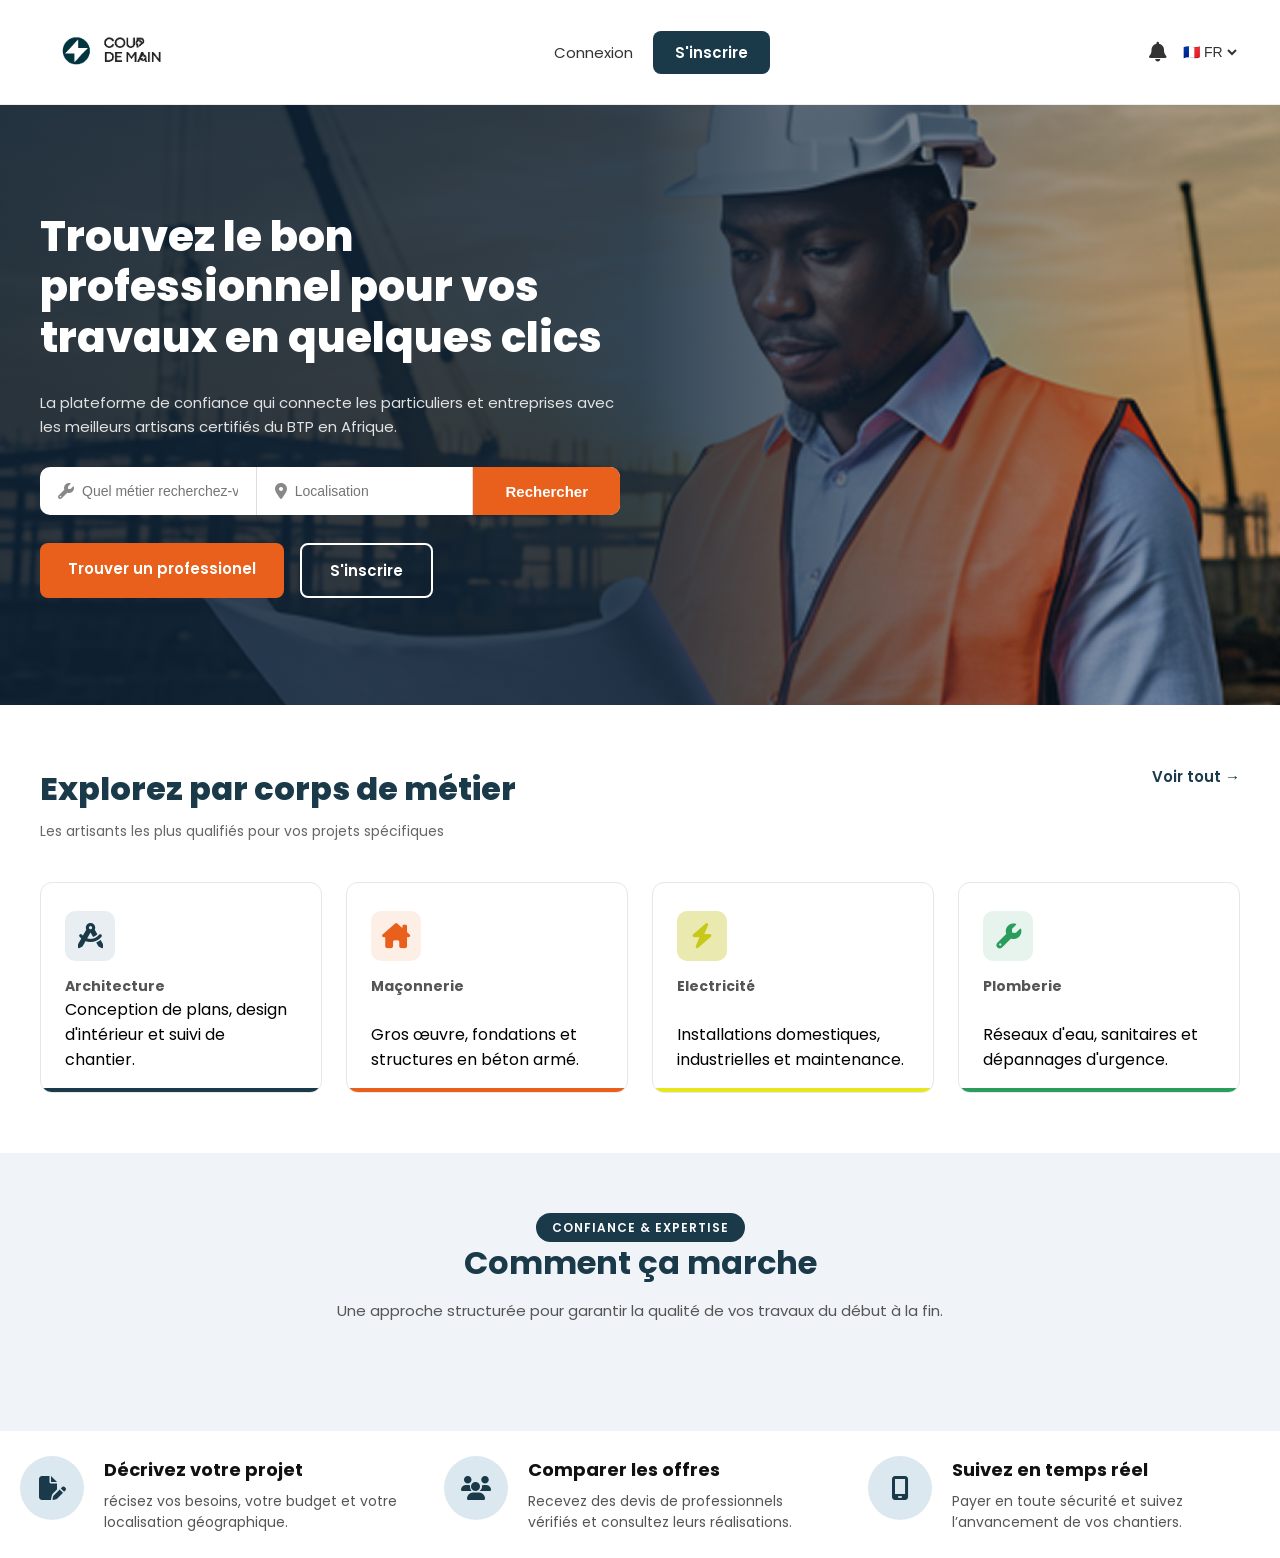
==== index.html @ 64082710 "ajout de le section comment ça marhce" ====
<!doctype html>
<html lang="en">

<head>
    <meta charset="UTF-8" />
    <meta name="viewport" content="width=device-width, initial-scale=1.0" />
    <link rel="stylesheet" href="style.css" />
    <link rel="shortcut icon" href="Ressources/favicon_io/android-chrome-512x512.png" type="image/x-icon" />
    <link rel="stylesheet" href="https://cdnjs.cloudflare.com/ajax/libs/font-awesome/6.5.0/css/all.min.css" />
    <title>CoupdeMain | Home</title>
</head>

<body>
    <!-- Navbar -->
    <nav>
        <div class="logo">
            <img src="Ressources/images/logo.png" alt="" />
        </div>
        <div class="tab">
            <a href="#">Connexion</a>
            <a href="#" class="btn-inscrire">S'inscrire</a>
        </div>
        <div class="nav-notif">
            <span class="nav-icon">
                <i class="fa-solid fa-bell"></i>
            </span>
            <select id="lang-select">
                <option value="fr">🇫🇷 FR</option>
                <option value="en">🇬🇧 EN</option>
            </select>
        </div>
    </nav>
    <!-- Hero section -->
    <div class="hero">
        <div class="hero-background">
            <img src="Ressources/images/bg.png" alt="" />
        </div>
        <div class="hero-contenu">
            <h1>Trouvez le bon professionnel pour vos travaux en quelques clics</h1>
            <p>
                La plateforme de confiance qui connecte les particuliers et
                entreprises avec les meilleurs artisans certifiés du BTP en Afrique.
            </p>

            <!-- barre de recherche -->
            <div class="search-bar">
                <div class="search-logo">
                    <i class="fa-solid fa-wrench"></i>
                    <input type="text" placeholder="Quel métier recherchez-vous ?" />
                </div>
                <div class="search-location">
                    <i class="fa-solid fa-location-dot"></i>
                    <input type="text" placeholder="Localisation" />
                </div>
                <button>Rechercher</button>
            </div>
            <div class="CTA-buttons">
                <a href="#" class="btn-ornage">Trouver un professionel</a>
                <a href="#" class="btn-outline">S'inscrire</a>
            </div>
        </div>
    </div>
    <!-- Section principal -->
    <div class="main">
        <div class="main-content">
            <div>
                <h2>Explorez par corps de métier</h2>
                <p>Les artisants les plus qualifiés pour vos projets spécifiques</p>
            </div>
            <a href="#">Voir tout →</a>
        </div>
        <div class="main-card">
            <!-- carte1 -->
            <div class="card">
                <div class="icon-card blue-icon">
                      <i class="fa-solid fa-compass-drafting"></i>
                </div>
                <h3>Architecture</h3>
                <p>Conception de plans, design d'intérieur et suivi de chantier.</p>
                <div class="bar-card barre-bleu"></div>
            </div>
            <!-- carte 2 -->
            <div class="card">
                <div class="icon-card orange-icon">
                      <i class="fa-solid fa-house-chimney"></i>
                </div>
                <h3>Maçonnerie</h3>
                <p>Gros œuvre, fondations et structures en béton armé.</p>
                <span class="bar-card barre-orange"></span>
            </div>
            <!-- carte 3 -->
            <div class="card">
                <div class="icon-card yellow-icon">
                      <i class="fa-solid fa-bolt"></i>
                </div>
                <h3>Electricité</h3>
                <p>Installations domestiques, industrielles et maintenance.</p>
                <span class="bar-card barre-yellow"></span>
            </div>
            <!-- carte 4 -->
            <div class="card">
                <div class="icon-card green-icon">
                    <i class="fa-solid fa-wrench"></i>
                </div>
                <h3>Plomberie</h3>
                <p>Réseaux d'eau, sanitaires et dépannages d'urgence.</p>
                <span class="bar-card barre-green"></span>
            </div>
        </div>
    </div>

    <!-- section 'comment ça marche' -->
     <div class="comment">
        <div class="comment-head">
            <span class="bg">CONFIANCE & EXPERTISE</span>
            <h2>Comment ça marche</h2>
            <p>Une approche structurée pour garantir la qualité de vos travaux du début à la fin.</p>
        </div>
     </div>
     <div class="grille-comment">
        <!-- grille 1 -->
        <div class="grille-item">
            <div class="comment-icon">
                <i class="fa-solid fa-file-pen"></i>
            </div>
            <div>
                <h3>Décrivez votre projet</h3>
                <p>récisez vos besoins, votre budget et votre localisation géographique.</p>
            </div>
        </div>
        <!-- grille 2 -->
         <div class="grille-item">
            <div class="comment-icon">
                <i class="fa-solid fa-users"></i>
            </div>
            <div>
                <h3>Comparer les offres</h3>
                <p>Recevez des devis de professionnels vérifiés et consultez leurs réalisations.</p>
            </div>
        </div>
        <!-- grille 3 -->
         <div class="grille-item">
            <div class="comment-icon">
                <i class="fa-solid fa-mobile-screen"></i>
            </div>
            <div>
                <h3>Suivez en temps réel</h3>
                <p>Payer en toute sécurité et suivez l’anvancement de vos chantiers.</p>
            </div>
        </div>
     </div>
</body>

</html>
---- style.css ----
@import url("https://fonts.googleapis.com/css2?family=Poppins:wght@400;600;700;800&display=swap");

* {
  margin: 0;
  padding: 0;
  box-sizing: border-box;
}

body {
  font-family: "Poppins", sans-serif;
}

/* NAVBAR */
nav {
  display: flex;
  align-items: center;
  justify-content: space-between;
  padding: 16px 40px;
  background: #fff;
  border-bottom: 1px solid #eee;
}

.logo img {
  height: 65px;
}

.tab {
  display: flex;
  align-items: center;
  gap: 20px;
}

.tab a {
  text-decoration: none;
  color: #333;
  font-size: 15px;
}

.btn-inscrire {
  background: #1a3a4a;
  color: #fff !important;
  padding: 10px 22px;
  border-radius: 8px;
  font-weight: 600;
}

.nav-icon {
  font-size: 20px;
  cursor: pointer;
  color: #333;
}

.nav-notif {
  display: flex;
  align-items: center;
  gap: 12px;
}

#lang-select {
  border: none;
  outline: none;
  font-size: 14px;
  color: #333;
  cursor: pointer;
  background: transparent;
}

/* HERO */
.hero {
  position: relative;
  display: flex;
  align-items: center;
  min-height: 600px;
}

.hero-background {
  position: absolute;
  inset: 0;
}

.hero-background img {
  width: 100%;
  height: 100%;
  object-fit: cover;
  object-position: center;
}

.hero-background::after {
  content: "";
  position: absolute;
  inset: 0;
  background: linear-gradient(
    to right,
    rgba(15, 35, 55, 0.85) 50%,
    rgba(15, 35, 55, 0.2) 100%
  );
}

.hero-contenu {
  position: relative;
  padding: 80px 40px;
  max-width: 660px;
  color: #fff;
  display: flex;
  flex-direction: column;
  gap: 28px;
}

.hero-contenu h1 {
  font-size: 42px;
  font-weight: 800;
  line-height: 1.2;
}

.hero-contenu p {
  font-size: 15px;
  line-height: 1.6;
  opacity: 0.85;
}

/* SEARCH BAR */
.search-bar {
  display: flex;
  background: #fff;
  border-radius: 10px;
  overflow: hidden;
  max-width: 620px;
}

.search-logo,
.search-location {
  display: flex;
  align-items: center;
  gap: 8px;
  padding: 0 18px;
  flex: 1;
  border-right: 1px solid #ddd;
  color: #888;
}

.search-logo input,
.search-location input {
  border: none;
  outline: none;
  font-size: 14px;
  color: #555;
  width: 100%;
  padding: 16px 0;
}

.search-bar button {
  background: #e8601c;
  color: #fff;
  border: none;
  padding: 0 32px;
  font-size: 15px;
  font-weight: 600;
  cursor: pointer;
  transition: 0.2s ease-in-out;
}

.search-bar button:hover {
  background: #c85319;
}

/* CTA BUTTONS */
.CTA-buttons {
  display: flex;
  gap: 16px;
}

.btn-ornage {
  background: #e8601c;
  color: #fff;
  text-decoration: none;
  padding: 14px 28px;
  border-radius: 8px;
  font-size: 15px;
  font-weight: 600;
  transition: 0.2s ease-in-out;
}

.btn-ornage:hover {
  background: #c9501a;
}

.btn-outline {
  background: transparent;
  color: #fff;
  text-decoration: none;
  border: 2px solid #fff;
  padding: 14px 28px;
  border-radius: 8px;
  font-size: 15px;
  font-weight: 600;
  transition: 0.2s ease-in-out;
}

.btn-outline:hover {
  background: rgba(255, 255, 255, 0.15);
}

/* SECTION PRINCIPAL */

.main {
  padding: 60px 40px;
  background: #fff;
}

.main-content {
  display: flex;
  justify-content: space-between;
  align-items: flex-start;
  margin-bottom: 40px;
}

.main-content h2 {
  font-size: 32px;
  font-weight: 800;
  color: #1a3a4a;
  margin-bottom: 8px;
}

.main-content > div > p {
  font-size: 14px;
  color: #666;
}

.main-content > a{
  text-decoration: none;
  color: #1a3a4a;
  font-weight: 600;
  font-size: 15px;
}
/* STYLE CARD */
.main-card {
  display: grid;
  grid-template-columns: repeat(4, 1fr);
  gap: 24px;
}

.card {
  display: flex;
  flex-direction: column;
  border: 1px solid #e5e7eb;
  padding: 28px 24px 0;
  border-radius: 12px;
  overflow: hidden;
  transition:
    transform 0.2s,
    box-shadow 0.2s;
}

.card:hover {
  transform: translateY(-4px);
}

.card h3 {
  font-size: 14px;
  color: #555;
  line-height: 1.5;
  flex: 1;
}

.icon-card {
  width: 50px;
  height: 50px;
  display: flex;
  border-radius: 10px;
  align-items: center;
  justify-content: center;
  font-size: 25px;
  margin-bottom: 15px;
}

.blue-icon {
  background: #e8eef2;
  color: #1a3a4a;
}

.orange-icon {
  background: #fdeee6;
  color: #e8601c;
}

.yellow-icon {
  background: #e9e9b0;
  color: #c8c819;
}

.green-icon {
  background: #e6f4ed;
  color: #2a9d5c;
}

.bar-card {
  height: 4px;
  margin: 16px -24px 0;
  border-radius: 0 0 2px 2px;
}

.barre-bleu {
  background: #1a3a4a;
}

.barre-orange{
  background: #e8601c;
}

.barre-yellow{
  background: #e7e71c;
}

.barre-green{
  background: #2a9d5c;
}

/* SECTION COMMENT ? */
.comment{
  padding: 61px 40px;
  background: #f0f4f8;
}

.comment-head{
  text-align: center;
  margin-bottom: 48px;
}

.bg{
  background: #1a3a4a;
  color: #fff;
  font-size: 12px;
  font-weight: 600;
  letter-spacing: 1px;
  padding: 6px 16px;
  border-radius: 20px;
  margin-bottom: 16px;
}

.comment-head h2{
  font-size: 32px;
  font-weight: 700;
  color: #1a3a4a;
  margin-bottom: 12px;
}

.comment-head p{
  font-size: 15px;
  color: #555;
}
.grille-comment{
  display: grid;
  grid-template-columns: repeat(3, 1fr);
  gap: 32px;
  margin: 25px 20px;
}

.grille-item{
  display: flex;
  gap: 20px;
  align-items: flex-start;
}

.comment-icon {
  width: 64px;
  height: 64px;
  min-width: 64px;
  background: #dce8f0;
  border-radius: 50%;
  display: flex;
  align-items: center;
  justify-content: center;
  font-size: 24px;
  color: #1a3a4a;
}

.grille-item h3{
  font-size: 18px;
  font-weight: 700;
  color: #111;
  margin-bottom: 8px;
}

.grille-item p{
  font-size: 14px;
  color: #555;
  line-height: 1.5;
}
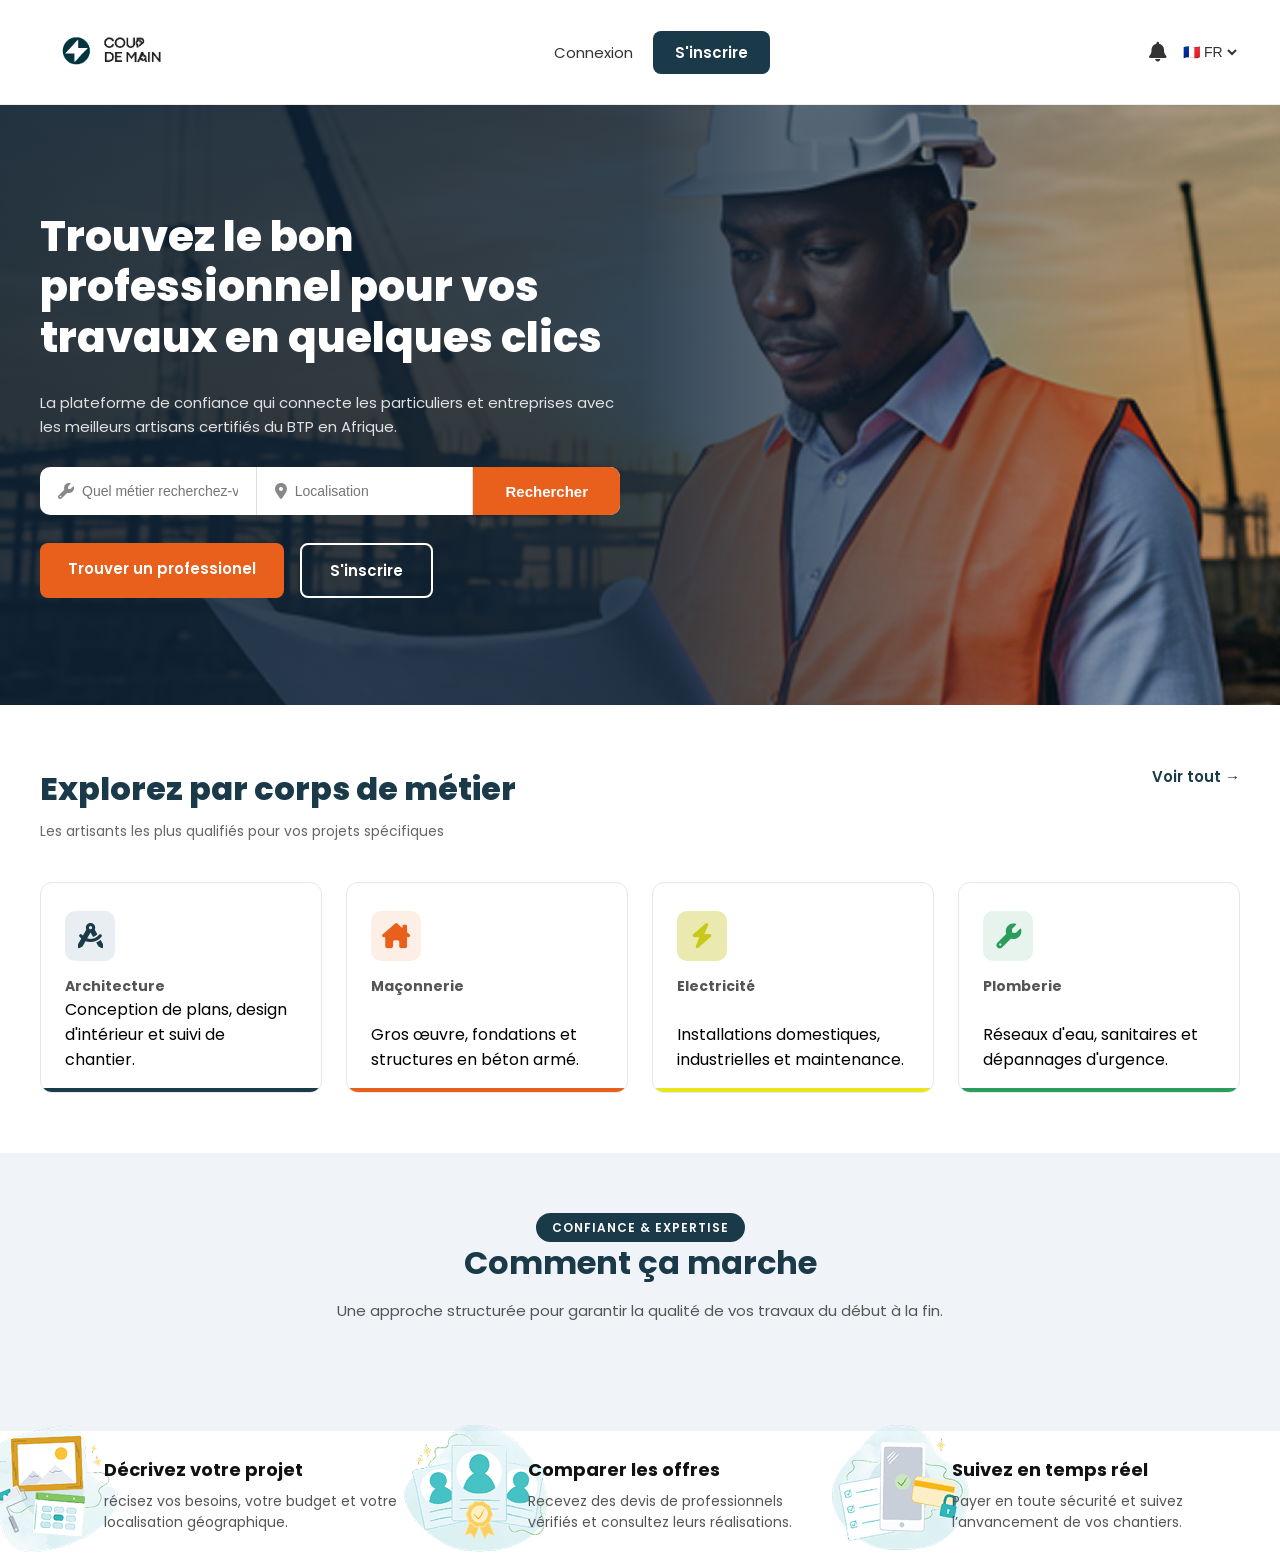
==== commit 005ff1c9: "ajout des images de mise à jour de la page acceuil" ====
--- a/index.html
+++ b/index.html
@@ -121,7 +121,7 @@
         <!-- grille 1 -->
         <div class="grille-item">
             <div class="comment-icon">
-                <i class="fa-solid fa-file-pen"></i>
+                <img src="Ressources/images/ccm-1.61d5282 1.png" alt="">
             </div>
             <div>
                 <h3>Décrivez votre projet</h3>
@@ -131,7 +131,7 @@
         <!-- grille 2 -->
          <div class="grille-item">
             <div class="comment-icon">
-                <i class="fa-solid fa-users"></i>
+                <img src="Ressources/images/ccm-2.9033d62 1.png" alt="">
             </div>
             <div>
                 <h3>Comparer les offres</h3>
@@ -141,7 +141,7 @@
         <!-- grille 3 -->
          <div class="grille-item">
             <div class="comment-icon">
-                <i class="fa-solid fa-mobile-screen"></i>
+                <img src="Ressources/images/ccm-2.9033d62 3.png" alt="">
             </div>
             <div>
                 <h3>Suivez en temps réel</h3>
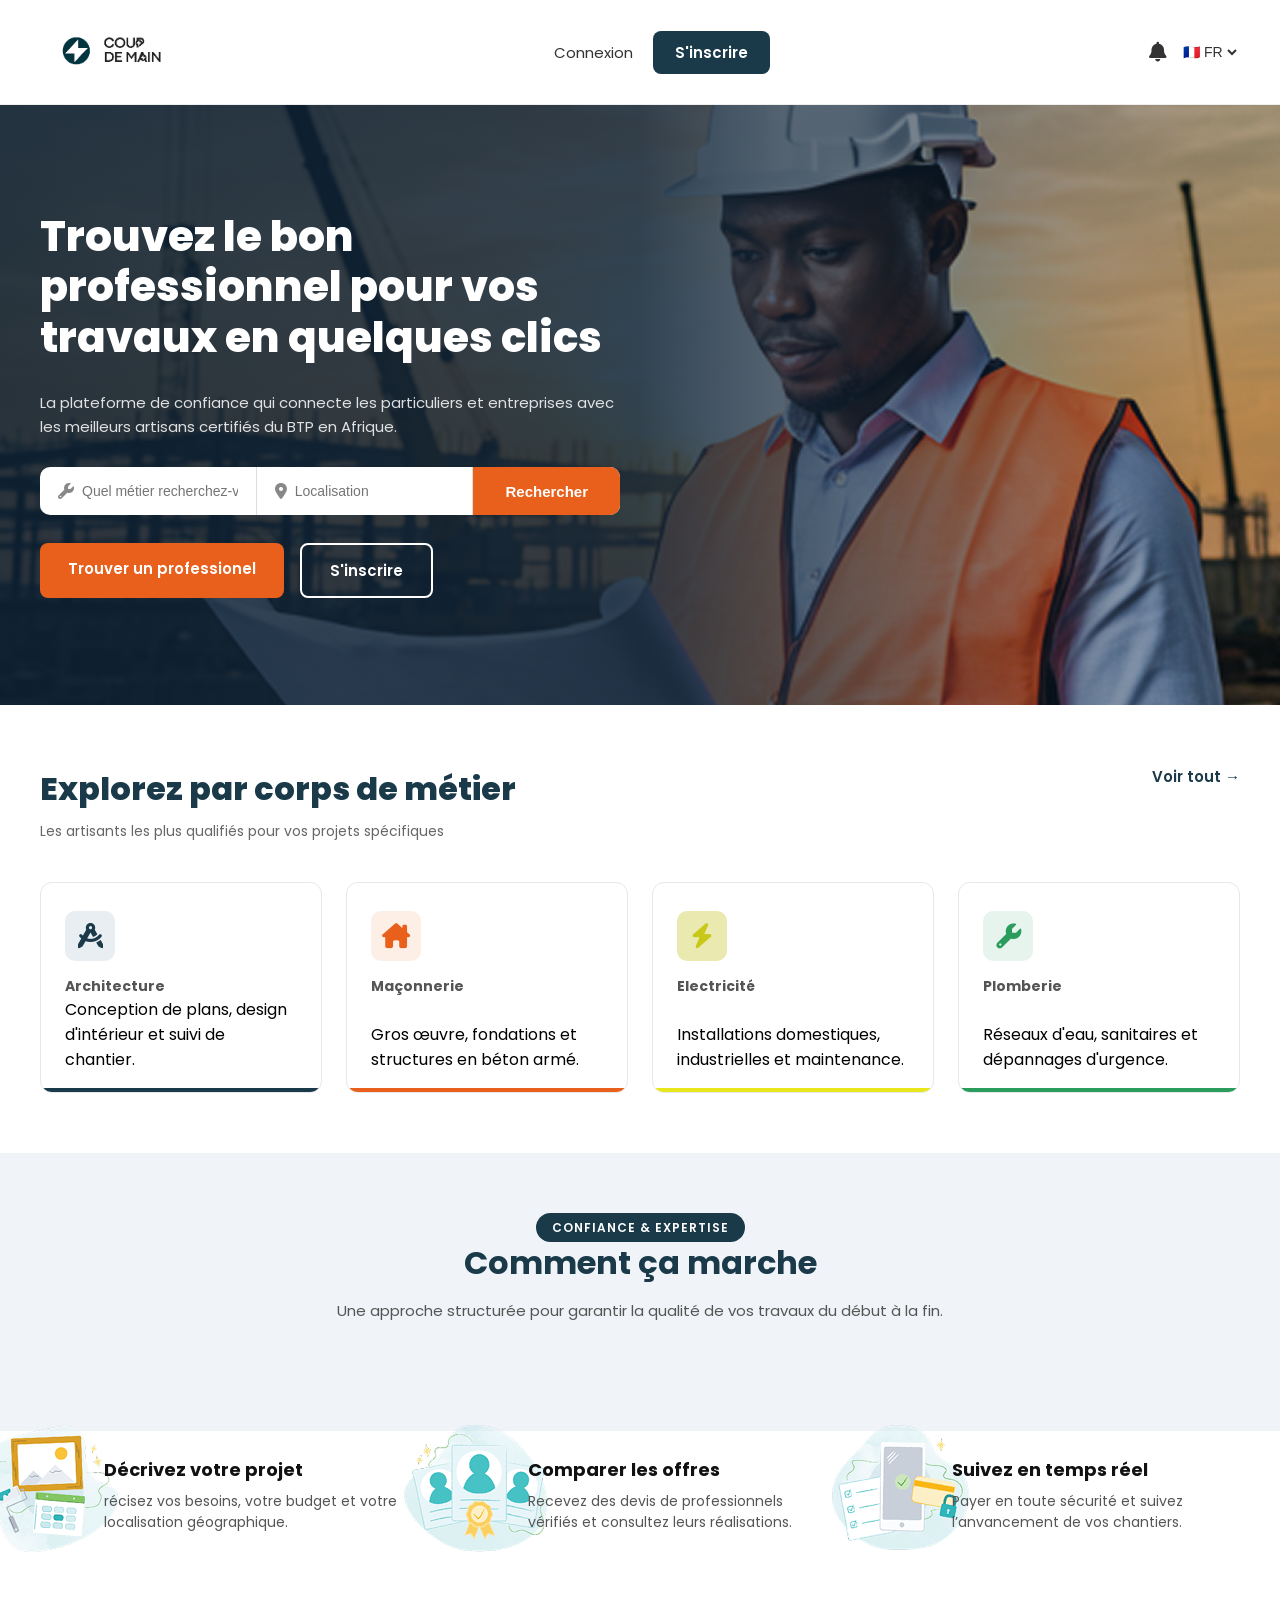
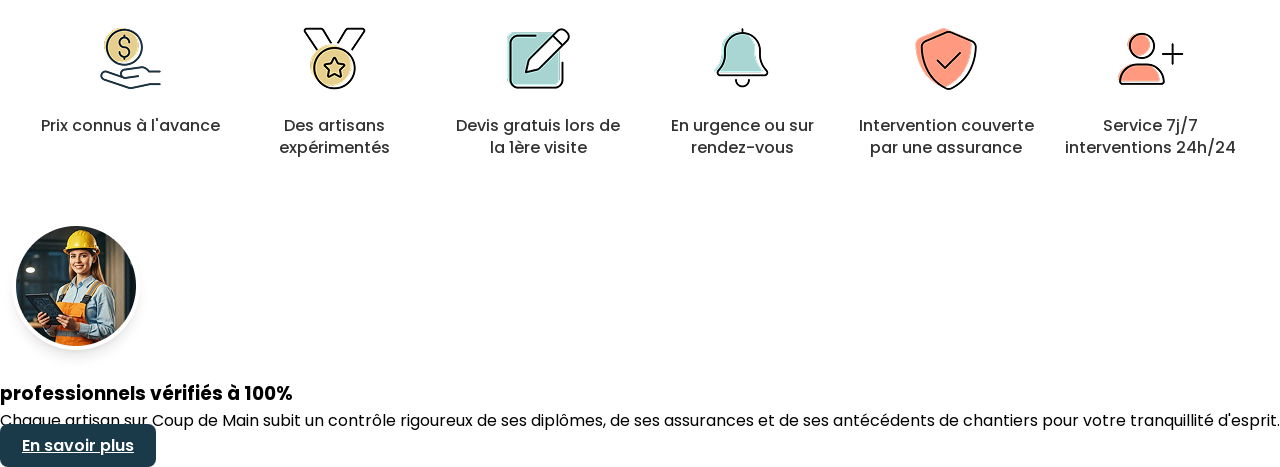
==== commit 88374df1: "ajout de la section avantages" ====
--- a/index.html
+++ b/index.html
@@ -149,6 +149,47 @@
             </div>
         </div>
      </div>
+     <!-- section avantages -->
+    <div class="avantages">
+        <div class="grille-avantages">
+            <div class="avantages-items">
+                <img src="Ressources/images/image 2.png" alt="">
+                <p>Prix connus à l'avance</p>
+            </div>
+            <div class="avantages-items">
+                <img src="Ressources/images/image 3.png" alt="">
+                <p>Des artisans expérimentés</p>
+            </div>
+            <div class="avantages-items">
+                <img src="Ressources/images/image 4.png" alt="">
+                <p>Devis gratuis lors de la 1ère visite</p>
+            </div>
+            <div class="avantages-items">
+                <img src="Ressources/images/image 5.png" alt="">
+                <p>En urgence ou sur rendez-vous</p>
+            </div>
+            <div class="avantages-items">
+                <img src="Ressources/images/image 6.png" alt="">
+                <p>Intervention couverte par une assurance</p>
+            </div>
+            <div class="avantages-items">
+                <img src="Ressources/images/image 7.png" alt="">
+                <p>Service 7j/7 interventions 24h/24</p>
+            </div>
+        </div>
+    </div>
+
+    <!-- section vérification     -->
+     <div class="banniere">
+        <div class="carte">
+            <img src="Ressources/images/woker.png" alt="">
+            <div class="banniere-text">
+                <h3>professionnels vérifiés à 100%</h3>
+                <p>Chaque artisan sur Coup de Main subit un contrôle rigoureux de ses diplômes, de ses assurances et de ses antécédents de chantiers pour votre tranquillité d'esprit.</p>
+            </div>
+            <a href="" class="btn-inscrire">En savoir plus</a>
+        </div>
+     </div>
 </body>
 
 </html>
--- a/style.css
+++ b/style.css
@@ -385,4 +385,32 @@
   font-size: 14px;
   color: #555;
   line-height: 1.5;
-}+}
+/* AVANTAGES */
+.avantages{
+  padding: 60px 40px;
+  background: #fff;
+}
+
+.grille-avantages{
+  display: grid;
+  grid-template-columns: repeat(6, 1fr);
+  gap: 24px;
+  text-align: center;
+}
+
+.avantages-items{
+  display: flex;
+  flex-direction: column;
+  align-items: center;
+  gap: 16px;
+}
+
+.avantages-items p{
+  font-family: 14px;
+  color: #333;
+  font-weight: 500;
+  line-height: 1.4;
+}
+
+/* BANNIERE */
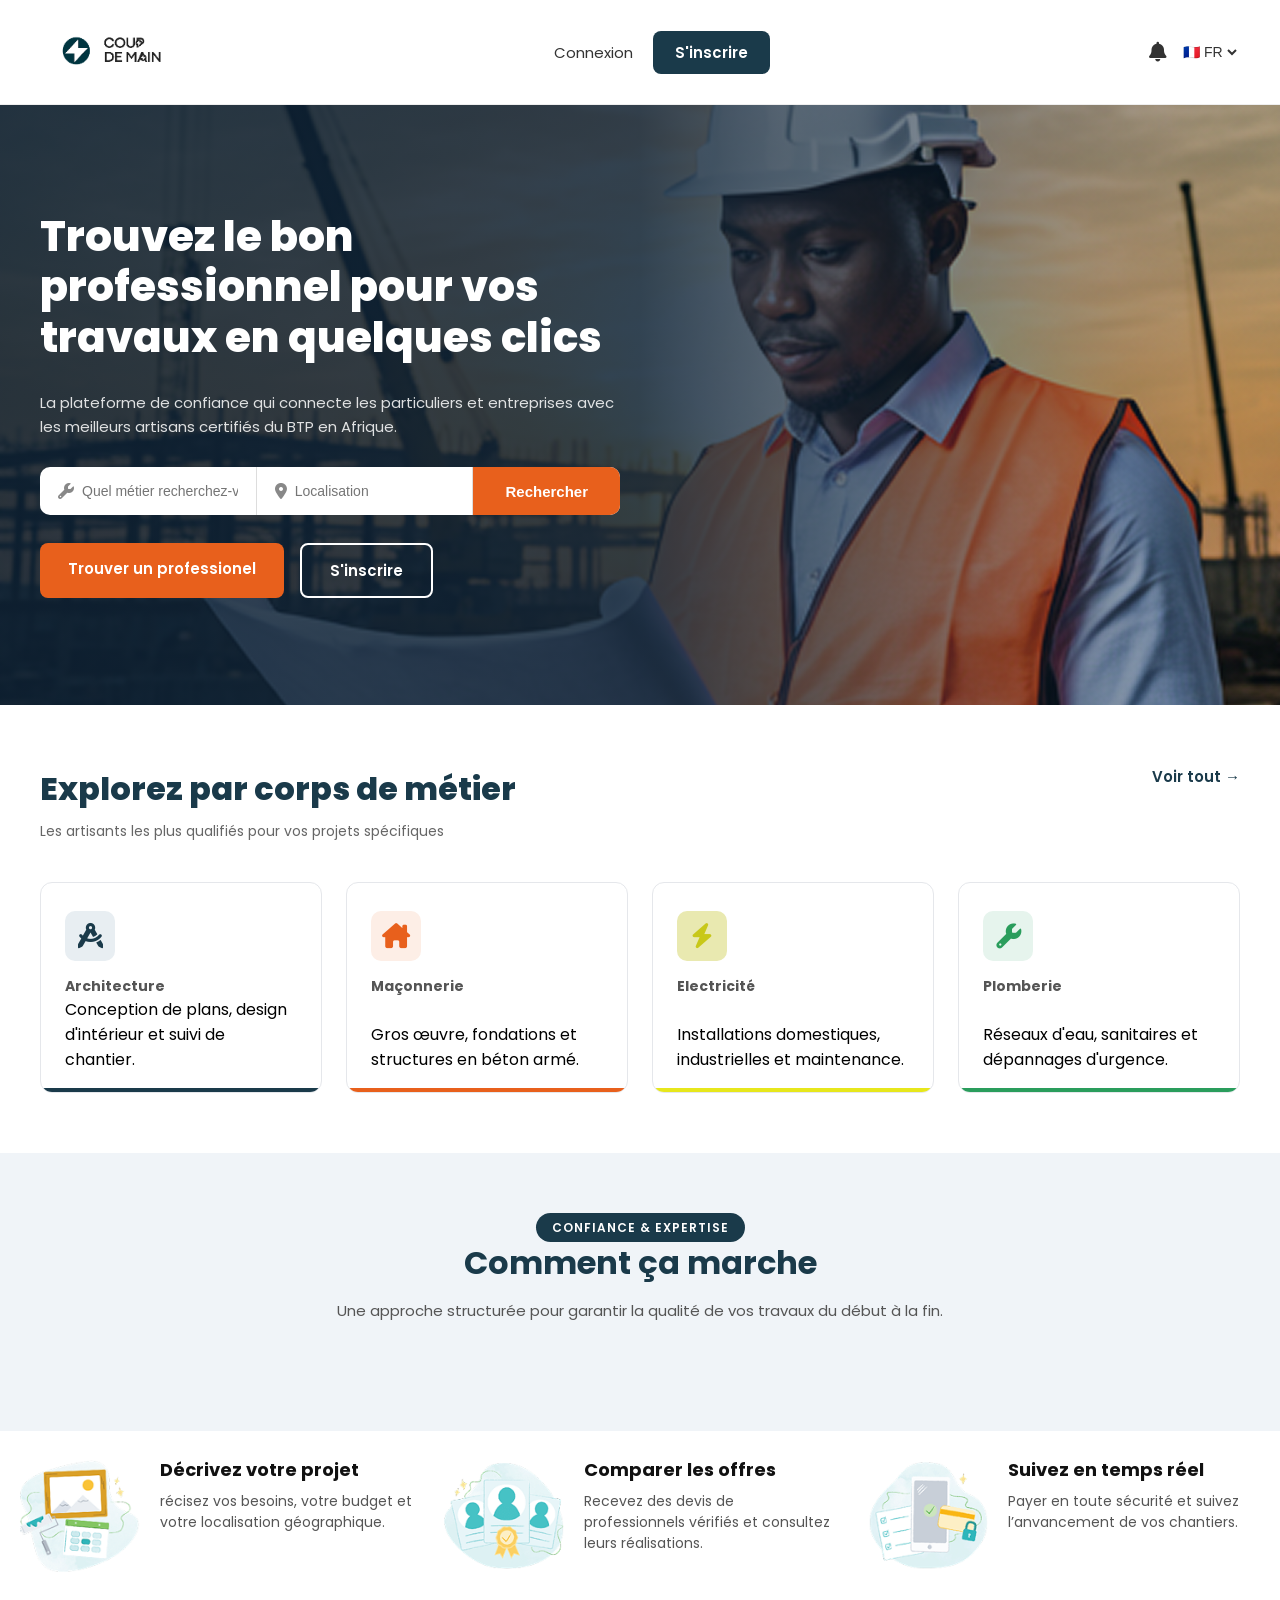
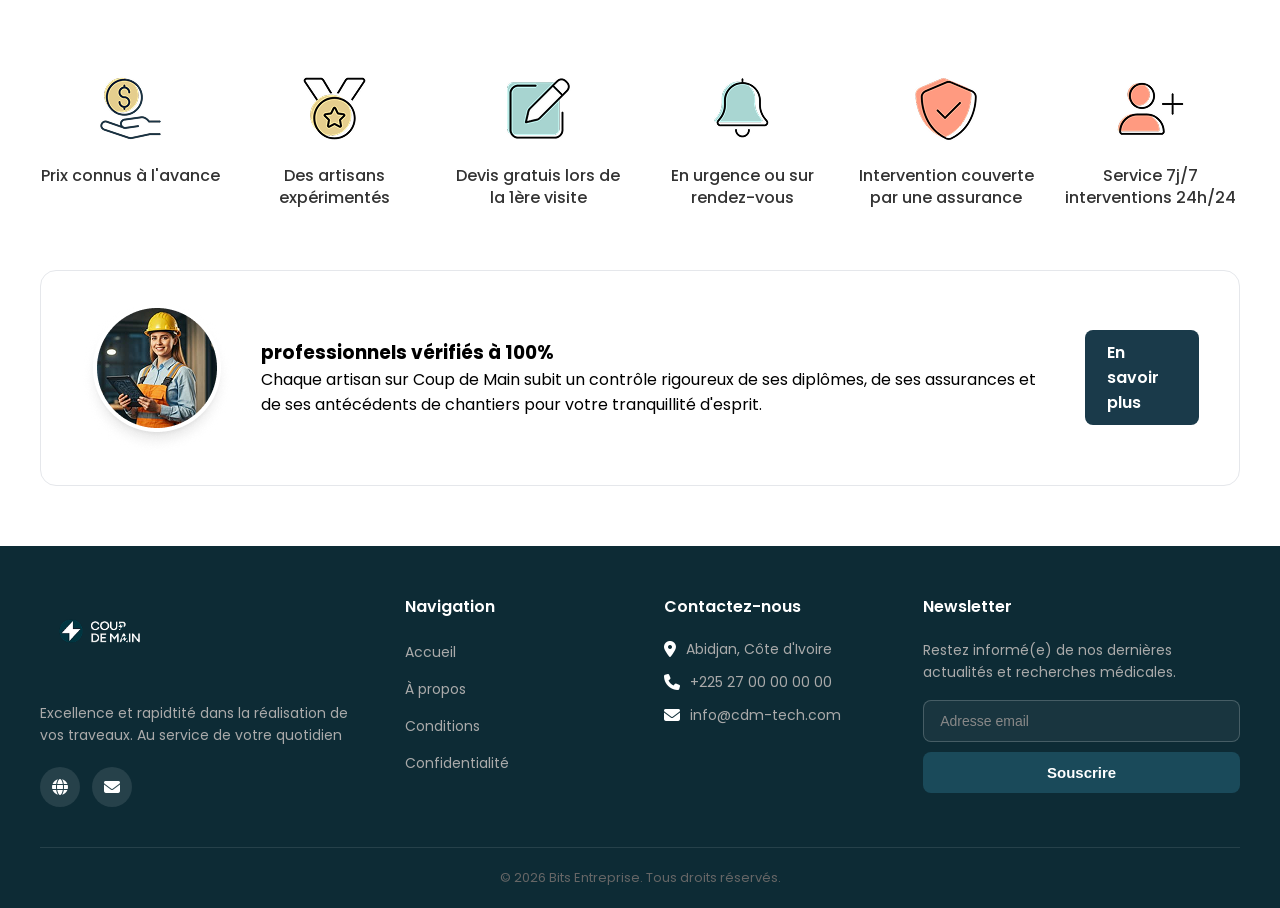
==== commit b0293240: "ajout du footer et mise à jour fianl de la page" ====
--- a/index.html
+++ b/index.html
@@ -73,7 +73,7 @@
             <!-- carte1 -->
             <div class="card">
                 <div class="icon-card blue-icon">
-                      <i class="fa-solid fa-compass-drafting"></i>
+                    <i class="fa-solid fa-compass-drafting"></i>
                 </div>
                 <h3>Architecture</h3>
                 <p>Conception de plans, design d'intérieur et suivi de chantier.</p>
@@ -82,7 +82,7 @@
             <!-- carte 2 -->
             <div class="card">
                 <div class="icon-card orange-icon">
-                      <i class="fa-solid fa-house-chimney"></i>
+                    <i class="fa-solid fa-house-chimney"></i>
                 </div>
                 <h3>Maçonnerie</h3>
                 <p>Gros œuvre, fondations et structures en béton armé.</p>
@@ -91,7 +91,7 @@
             <!-- carte 3 -->
             <div class="card">
                 <div class="icon-card yellow-icon">
-                      <i class="fa-solid fa-bolt"></i>
+                    <i class="fa-solid fa-bolt"></i>
                 </div>
                 <h3>Electricité</h3>
                 <p>Installations domestiques, industrielles et maintenance.</p>
@@ -110,14 +110,14 @@
     </div>
 
     <!-- section 'comment ça marche' -->
-     <div class="comment">
+    <div class="comment">
         <div class="comment-head">
             <span class="bg">CONFIANCE & EXPERTISE</span>
             <h2>Comment ça marche</h2>
             <p>Une approche structurée pour garantir la qualité de vos travaux du début à la fin.</p>
         </div>
-     </div>
-     <div class="grille-comment">
+    </div>
+    <div class="grille-comment">
         <!-- grille 1 -->
         <div class="grille-item">
             <div class="comment-icon">
@@ -129,7 +129,7 @@
             </div>
         </div>
         <!-- grille 2 -->
-         <div class="grille-item">
+        <div class="grille-item">
             <div class="comment-icon">
                 <img src="Ressources/images/ccm-2.9033d62 1.png" alt="">
             </div>
@@ -139,7 +139,7 @@
             </div>
         </div>
         <!-- grille 3 -->
-         <div class="grille-item">
+        <div class="grille-item">
             <div class="comment-icon">
                 <img src="Ressources/images/ccm-2.9033d62 3.png" alt="">
             </div>
@@ -148,8 +148,8 @@
                 <p>Payer en toute sécurité et suivez l’anvancement de vos chantiers.</p>
             </div>
         </div>
-     </div>
-     <!-- section avantages -->
+    </div>
+    <!-- section avantages -->
     <div class="avantages">
         <div class="grille-avantages">
             <div class="avantages-items">
@@ -180,16 +180,66 @@
     </div>
 
     <!-- section vérification     -->
-     <div class="banniere">
+    <div class="banniere">
         <div class="carte">
             <img src="Ressources/images/woker.png" alt="">
             <div class="banniere-text">
                 <h3>professionnels vérifiés à 100%</h3>
-                <p>Chaque artisan sur Coup de Main subit un contrôle rigoureux de ses diplômes, de ses assurances et de ses antécédents de chantiers pour votre tranquillité d'esprit.</p>
+                <p>Chaque artisan sur Coup de Main subit un contrôle rigoureux de ses diplômes, de ses assurances et de
+                    ses antécédents de chantiers pour votre tranquillité d'esprit.</p>
             </div>
             <a href="" class="btn-inscrire">En savoir plus</a>
         </div>
-     </div>
+    </div>
+
+    <!-- pied de page -->
+    <footer class="pied-de-page">
+        <div class="pied-de-page__contenu">
+
+            <div class="pied-de-page__colonne">
+                <img src="Ressources/images/Group 8.png" alt="Logo Coup de Main" class="pied-de-page__logo" />
+                <p class="pied-de-page__description">Excellence et rapidtité dans la réalisation de vos traveaux. Au
+                    service de votre quotidien</p>
+                <div class="pied-de-page__reseaux">
+                    <a href="#"><i class="fa-solid fa-globe"></i></a>
+                    <a href="#"><i class="fa-solid fa-envelope"></i></a>
+                </div>
+            </div>
+
+            <div class="pied-de-page__colonne">
+                <h4>Navigation</h4>
+                <ul>
+                    <li><a href="#">Accueil</a></li>
+                    <li><a href="#">À propos</a></li>
+                    <li><a href="#">Conditions</a></li>
+                    <li><a href="#">Confidentialité</a></li>
+                </ul>
+            </div>
+
+            <div class="pied-de-page__colonne">
+                <h4>Contactez-nous</h4>
+                <ul class="pied-de-page__contact">
+                    <li><i class="fa-solid fa-location-dot"></i> Abidjan, Côte d'Ivoire</li>
+                    <li><i class="fa-solid fa-phone"></i> +225 27 00 00 00 00</li>
+                    <li><i class="fa-solid fa-envelope"></i> info@cdm-tech.com</li>
+                </ul>
+            </div>
+
+            <div class="pied-de-page__colonne">
+                <h4>Newsletter</h4>
+                <p class="pied-de-page__newsletter-texte">Restez informé(e) de nos dernières actualités et recherches
+                    médicales.</p>
+                <div class="pied-de-page__formulaire">
+                    <input type="email" placeholder="Adresse email" />
+                    <button>Souscrire</button>
+                </div>
+            </div>
+
+        </div>
+        <div class="pied-de-page__bas">
+            <p>© 2026 Bits Entreprise. Tous droits réservés.</p>
+        </div>
+    </footer>
 </body>
 
 </html>
--- a/style.css
+++ b/style.css
@@ -42,6 +42,7 @@
   padding: 10px 22px;
   border-radius: 8px;
   font-weight: 600;
+  text-decoration: none;
 }
 
 .nav-icon {
@@ -361,17 +362,10 @@
   align-items: flex-start;
 }
 
-.comment-icon {
-  width: 64px;
-  height: 64px;
-  min-width: 64px;
-  background: #dce8f0;
-  border-radius: 50%;
-  display: flex;
-  align-items: center;
-  justify-content: center;
-  font-size: 24px;
-  color: #1a3a4a;
+.comment-icon img{
+  width: 120px;
+  height: 120px;
+  object-fit: contain;
 }
 
 .grille-item h3{
@@ -413,4 +407,148 @@
   line-height: 1.4;
 }
 
-/* BANNIERE */+/* BANNIERE */
+.banniere{
+  padding: 0 40px 60px;
+  background: #fff;
+}
+
+.carte{
+  display: flex;
+  align-items: center;
+  gap: 28px;
+  border: 1px solid #e5e7eb;
+  border-radius: 16px;
+  padding: 31px 40px;
+}
+
+/* FOOTER */
+.pied-de-page {
+  background: #0d2b35;
+  color: #ccc;
+  padding: 48px 40px 0;
+}
+ 
+.pied-de-page__contenu {
+  display: grid;
+  grid-template-columns: 1.5fr 1fr 1fr 1.5fr;
+  gap: 48px;
+  padding-bottom: 40px;
+  border-bottom: 1px solid rgba(255,255,255,0.1);
+}
+ 
+.pied-de-page__logo {
+  height: 85px;
+  margin-bottom: 16px;
+}
+ 
+.pied-de-page__description {
+  font-size: 14px;
+  line-height: 1.6;
+  margin-bottom: 20px;
+  color: #aaa;
+}
+ 
+.pied-de-page__reseaux {
+  display: flex;
+  gap: 12px;
+}
+ 
+.pied-de-page__reseaux a {
+  width: 40px;
+  height: 40px;
+  border-radius: 50%;
+  background: rgba(255,255,255,0.1);
+  display: flex;
+  align-items: center;
+  justify-content: center;
+  color: #fff;
+  font-size: 16px;
+  text-decoration: none;
+}
+ 
+.pied-de-page__colonne h4 {
+  font-size: 16px;
+  font-weight: 600;
+  color: #fff;
+  margin-bottom: 20px;
+}
+ 
+.pied-de-page__colonne ul {
+  list-style: none;
+  display: flex;
+  flex-direction: column;
+  gap: 12px;
+}
+ 
+.pied-de-page__colonne ul a {
+  text-decoration: none;
+  color: #aaa;
+  font-size: 14px;
+}
+ 
+.pied-de-page__colonne ul a:hover {
+  color: #fff;
+}
+ 
+.pied-de-page__contact li {
+  display: flex;
+  align-items: center;
+  gap: 10px;
+  font-size: 14px;
+  color: #aaa;
+}
+ 
+.pied-de-page__contact i {
+  font-size: 16px;
+  color: #fff;
+}
+ 
+.pied-de-page__newsletter-texte {
+  font-size: 14px;
+  color: #aaa;
+  line-height: 1.6;
+  margin-bottom: 16px;
+}
+ 
+.pied-de-page__formulaire {
+  display: flex;
+  flex-direction: column;
+  gap: 10px;
+}
+ 
+.pied-de-page__formulaire input {
+  background: rgba(255,255,255,0.05);
+  border: 1px solid rgba(255,255,255,0.2);
+  border-radius: 8px;
+  padding: 12px 16px;
+  color: #fff;
+  font-size: 14px;
+  outline: none;
+}
+ 
+.pied-de-page__formulaire input::placeholder {
+  color: #888;
+}
+ 
+.pied-de-page__formulaire button {
+  background: #1a4a5a;
+  color: #fff;
+  border: none;
+  border-radius: 8px;
+  padding: 12px;
+  font-size: 15px;
+  font-weight: 600;
+  cursor: pointer;
+}
+ 
+.pied-de-page__formulaire button:hover {
+  background: #1f5a6e;
+}
+ 
+.pied-de-page__bas {
+  text-align: center;
+  padding: 20px 0;
+  font-size: 13px;
+  color: #666;
+}
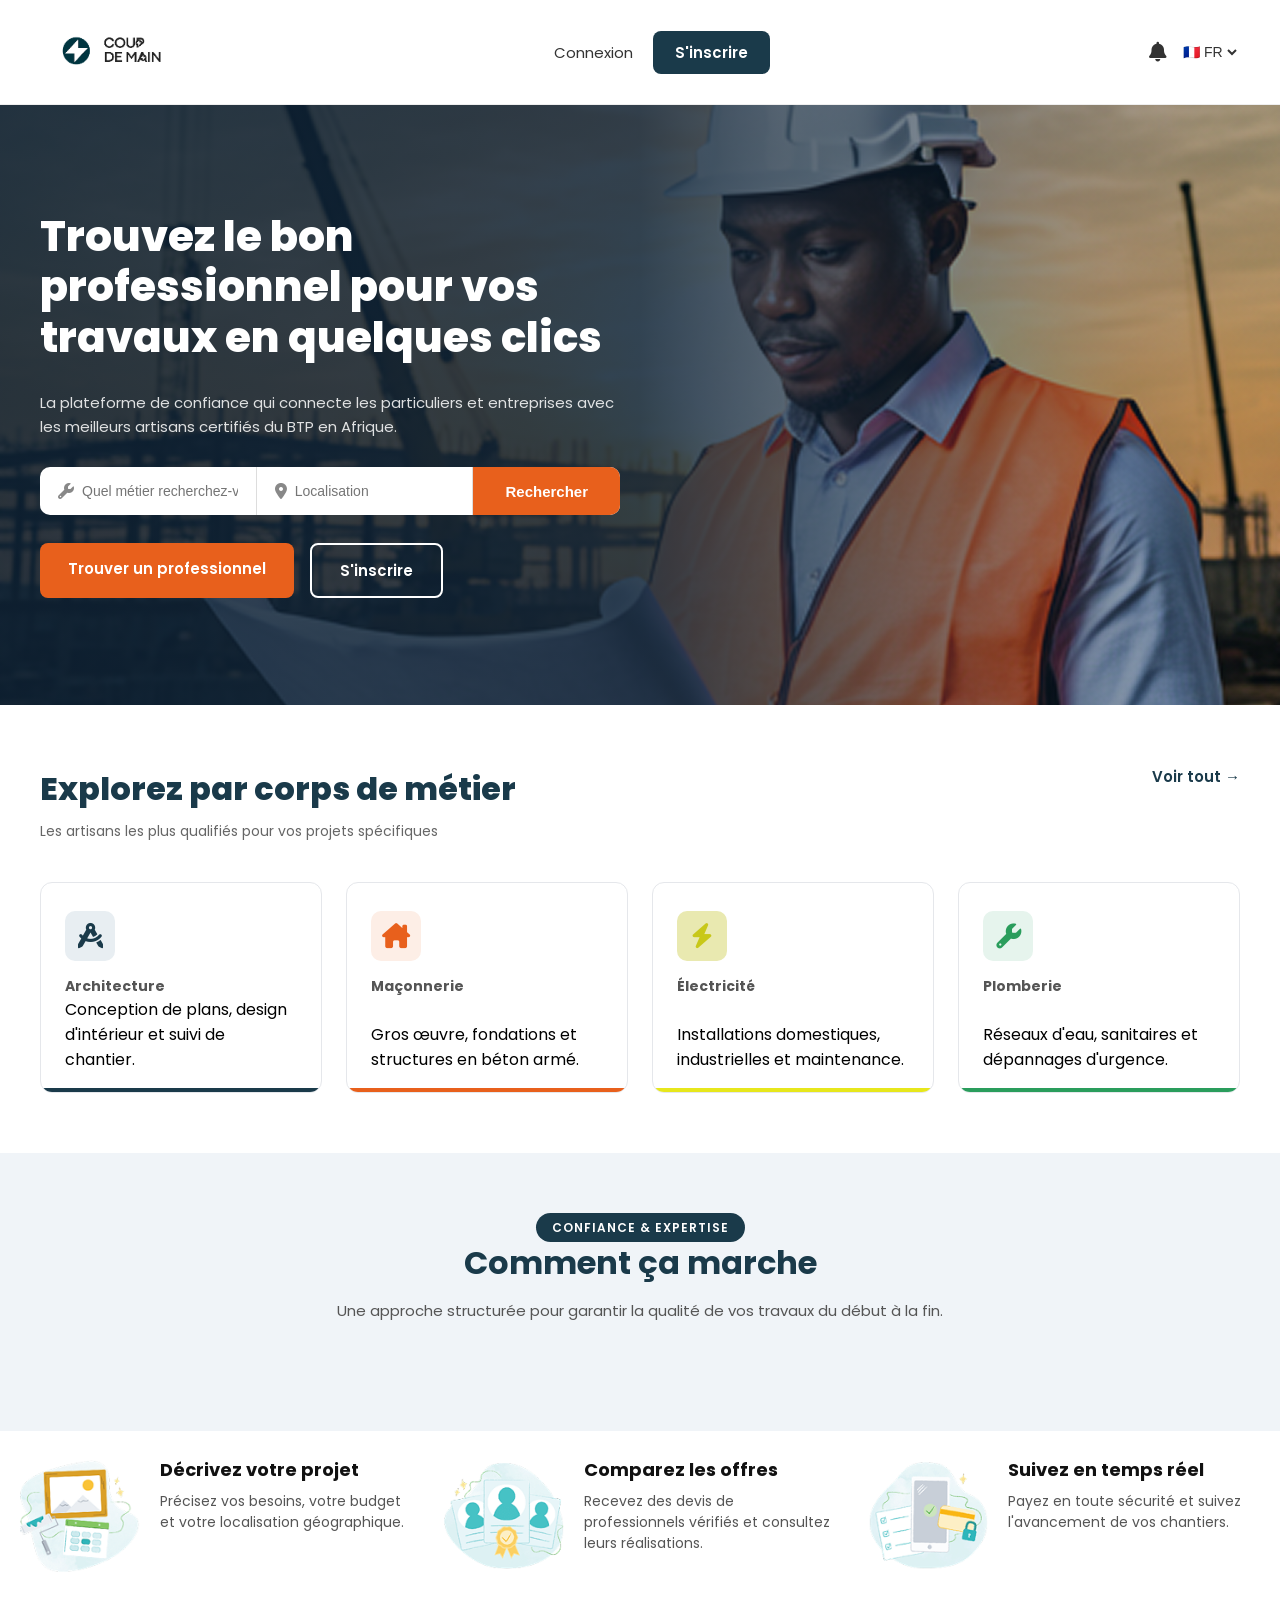
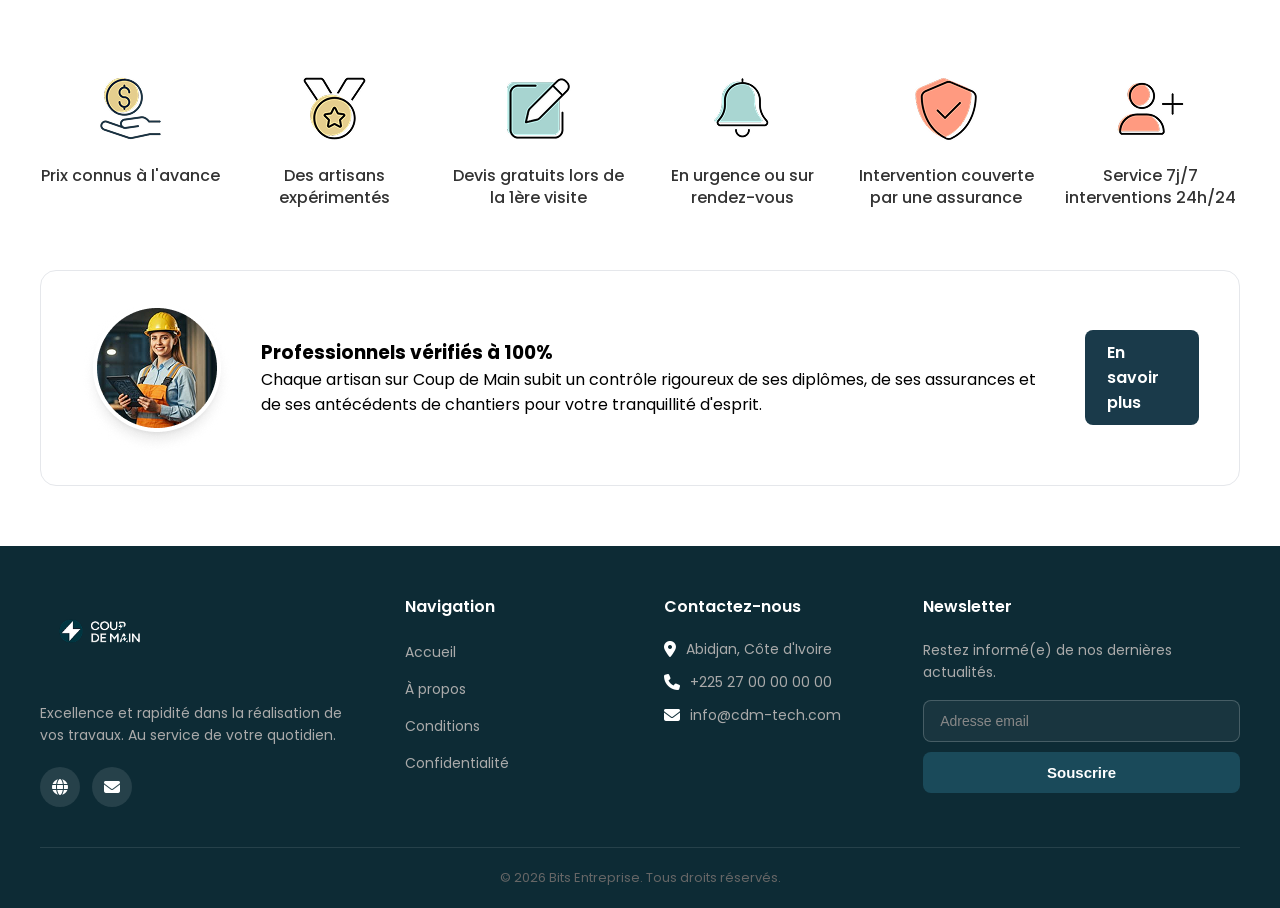
==== commit a1584282: "ajout d'une fonctionnalité qui permet de switch de lang" ====
--- a/index.html
+++ b/index.html
@@ -1,5 +1,5 @@
 <!doctype html>
-<html lang="en">
+<html lang="fr">
 
 <head>
     <meta charset="UTF-8" />
@@ -17,229 +17,207 @@
             <img src="Ressources/images/logo.png" alt="" />
         </div>
         <div class="tab">
-            <a href="#">Connexion</a>
-            <a href="#" class="btn-inscrire">S'inscrire</a>
+            <a href="#" data-i18n="nav.connexion">Connexion</a>
+            <a href="#" class="btn-inscrire" data-i18n="nav.inscrire">S'inscrire</a>
         </div>
         <div class="nav-notif">
-            <span class="nav-icon">
-                <i class="fa-solid fa-bell"></i>
-            </span>
+            <span class="nav-icon"><i class="fa-solid fa-bell"></i></span>
             <select id="lang-select">
                 <option value="fr">🇫🇷 FR</option>
                 <option value="en">🇬🇧 EN</option>
             </select>
         </div>
     </nav>
+
     <!-- Hero section -->
     <div class="hero">
         <div class="hero-background">
             <img src="Ressources/images/bg.png" alt="" />
         </div>
         <div class="hero-contenu">
-            <h1>Trouvez le bon professionnel pour vos travaux en quelques clics</h1>
-            <p>
-                La plateforme de confiance qui connecte les particuliers et
-                entreprises avec les meilleurs artisans certifiés du BTP en Afrique.
-            </p>
-
-            <!-- barre de recherche -->
+            <h1 data-i18n="hero.titre">Trouvez le bon professionnel pour vos travaux en quelques clics</h1>
+            <p data-i18n="hero.description">La plateforme de confiance qui connecte les particuliers et entreprises avec
+                les meilleurs artisans certifiés du BTP en Afrique.</p>
             <div class="search-bar">
                 <div class="search-logo">
                     <i class="fa-solid fa-wrench"></i>
-                    <input type="text" placeholder="Quel métier recherchez-vous ?" />
+                    <input type="text" data-i18n-placeholder="hero.search.metier"
+                        placeholder="Quel métier recherchez-vous ?" />
                 </div>
                 <div class="search-location">
                     <i class="fa-solid fa-location-dot"></i>
-                    <input type="text" placeholder="Localisation" />
-                </div>
-                <button>Rechercher</button>
+                    <input type="text" data-i18n-placeholder="hero.search.localisation" placeholder="Localisation" />
+                </div>
+                <button data-i18n="hero.search.bouton">Rechercher</button>
             </div>
             <div class="CTA-buttons">
-                <a href="#" class="btn-ornage">Trouver un professionel</a>
-                <a href="#" class="btn-outline">S'inscrire</a>
-            </div>
-        </div>
-    </div>
-    <!-- Section principal -->
+                <a href="#" class="btn-ornage" data-i18n="hero.cta.trouver">Trouver un professionnel</a>
+                <a href="#" class="btn-outline" data-i18n="hero.cta.inscrire">S'inscrire</a>
+            </div>
+        </div>
+    </div>
+
+    <!-- Section principale -->
     <div class="main">
         <div class="main-content">
             <div>
-                <h2>Explorez par corps de métier</h2>
-                <p>Les artisants les plus qualifiés pour vos projets spécifiques</p>
-            </div>
-            <a href="#">Voir tout →</a>
+                <h2 data-i18n="metiers.titre">Explorez par corps de métier</h2>
+                <p data-i18n="metiers.soustitre">Les artisans les plus qualifiés pour vos projets spécifiques</p>
+            </div>
+            <a href="#" data-i18n="metiers.voir">Voir tout →</a>
         </div>
         <div class="main-card">
-            <!-- carte1 -->
-            <div class="card">
-                <div class="icon-card blue-icon">
-                    <i class="fa-solid fa-compass-drafting"></i>
-                </div>
-                <h3>Architecture</h3>
-                <p>Conception de plans, design d'intérieur et suivi de chantier.</p>
+            <div class="card">
+                <div class="icon-card blue-icon"><i class="fa-solid fa-compass-drafting"></i></div>
+                <h3 data-i18n="metiers.archi.titre">Architecture</h3>
+                <p data-i18n="metiers.archi.desc">Conception de plans, design d'intérieur et suivi de chantier.</p>
                 <div class="bar-card barre-bleu"></div>
             </div>
-            <!-- carte 2 -->
-            <div class="card">
-                <div class="icon-card orange-icon">
-                    <i class="fa-solid fa-house-chimney"></i>
-                </div>
-                <h3>Maçonnerie</h3>
-                <p>Gros œuvre, fondations et structures en béton armé.</p>
+            <div class="card">
+                <div class="icon-card orange-icon"><i class="fa-solid fa-house-chimney"></i></div>
+                <h3 data-i18n="metiers.macon.titre">Maçonnerie</h3>
+                <p data-i18n="metiers.macon.desc">Gros œuvre, fondations et structures en béton armé.</p>
                 <span class="bar-card barre-orange"></span>
             </div>
-            <!-- carte 3 -->
-            <div class="card">
-                <div class="icon-card yellow-icon">
-                    <i class="fa-solid fa-bolt"></i>
-                </div>
-                <h3>Electricité</h3>
-                <p>Installations domestiques, industrielles et maintenance.</p>
+            <div class="card">
+                <div class="icon-card yellow-icon"><i class="fa-solid fa-bolt"></i></div>
+                <h3 data-i18n="metiers.elec.titre">Électricité</h3>
+                <p data-i18n="metiers.elec.desc">Installations domestiques, industrielles et maintenance.</p>
                 <span class="bar-card barre-yellow"></span>
             </div>
-            <!-- carte 4 -->
-            <div class="card">
-                <div class="icon-card green-icon">
-                    <i class="fa-solid fa-wrench"></i>
-                </div>
-                <h3>Plomberie</h3>
-                <p>Réseaux d'eau, sanitaires et dépannages d'urgence.</p>
+            <div class="card">
+                <div class="icon-card green-icon"><i class="fa-solid fa-wrench"></i></div>
+                <h3 data-i18n="metiers.plomb.titre">Plomberie</h3>
+                <p data-i18n="metiers.plomb.desc">Réseaux d'eau, sanitaires et dépannages d'urgence.</p>
                 <span class="bar-card barre-green"></span>
             </div>
         </div>
     </div>
 
-    <!-- section 'comment ça marche' -->
+    <!-- Comment ça marche -->
     <div class="comment">
         <div class="comment-head">
-            <span class="bg">CONFIANCE & EXPERTISE</span>
-            <h2>Comment ça marche</h2>
-            <p>Une approche structurée pour garantir la qualité de vos travaux du début à la fin.</p>
+            <span class="bg" data-i18n="comment.badge">CONFIANCE & EXPERTISE</span>
+            <h2 data-i18n="comment.titre">Comment ça marche</h2>
+            <p data-i18n="comment.soustitre">Une approche structurée pour garantir la qualité de vos travaux du début à
+                la fin.</p>
         </div>
     </div>
     <div class="grille-comment">
-        <!-- grille 1 -->
         <div class="grille-item">
-            <div class="comment-icon">
-                <img src="Ressources/images/ccm-1.61d5282 1.png" alt="">
-            </div>
-            <div>
-                <h3>Décrivez votre projet</h3>
-                <p>récisez vos besoins, votre budget et votre localisation géographique.</p>
-            </div>
-        </div>
-        <!-- grille 2 -->
+            <div class="comment-icon"><img src="Ressources/images/ccm-1.61d5282 1.png" alt=""></div>
+            <div>
+                <h3 data-i18n="comment.etape1.titre">Décrivez votre projet</h3>
+                <p data-i18n="comment.etape1.desc">Précisez vos besoins, votre budget et votre localisation
+                    géographique.</p>
+            </div>
+        </div>
         <div class="grille-item">
-            <div class="comment-icon">
-                <img src="Ressources/images/ccm-2.9033d62 1.png" alt="">
-            </div>
-            <div>
-                <h3>Comparer les offres</h3>
-                <p>Recevez des devis de professionnels vérifiés et consultez leurs réalisations.</p>
-            </div>
-        </div>
-        <!-- grille 3 -->
+            <div class="comment-icon"><img src="Ressources/images/ccm-2.9033d62 1.png" alt=""></div>
+            <div>
+                <h3 data-i18n="comment.etape2.titre">Comparez les offres</h3>
+                <p data-i18n="comment.etape2.desc">Recevez des devis de professionnels vérifiés et consultez leurs
+                    réalisations.</p>
+            </div>
+        </div>
         <div class="grille-item">
-            <div class="comment-icon">
-                <img src="Ressources/images/ccm-2.9033d62 3.png" alt="">
-            </div>
-            <div>
-                <h3>Suivez en temps réel</h3>
-                <p>Payer en toute sécurité et suivez l’anvancement de vos chantiers.</p>
-            </div>
-        </div>
-    </div>
-    <!-- section avantages -->
+            <div class="comment-icon"><img src="Ressources/images/ccm-2.9033d62 3.png" alt=""></div>
+            <div>
+                <h3 data-i18n="comment.etape3.titre">Suivez en temps réel</h3>
+                <p data-i18n="comment.etape3.desc">Payez en toute sécurité et suivez l'avancement de vos chantiers.</p>
+            </div>
+        </div>
+    </div>
+
+    <!-- Avantages -->
     <div class="avantages">
         <div class="grille-avantages">
             <div class="avantages-items">
                 <img src="Ressources/images/image 2.png" alt="">
-                <p>Prix connus à l'avance</p>
+                <p data-i18n="avantages.prix">Prix connus à l'avance</p>
             </div>
             <div class="avantages-items">
                 <img src="Ressources/images/image 3.png" alt="">
-                <p>Des artisans expérimentés</p>
+                <p data-i18n="avantages.artisans">Des artisans expérimentés</p>
             </div>
             <div class="avantages-items">
                 <img src="Ressources/images/image 4.png" alt="">
-                <p>Devis gratuis lors de la 1ère visite</p>
+                <p data-i18n="avantages.devis">Devis gratuits lors de la 1ère visite</p>
             </div>
             <div class="avantages-items">
                 <img src="Ressources/images/image 5.png" alt="">
-                <p>En urgence ou sur rendez-vous</p>
+                <p data-i18n="avantages.urgence">En urgence ou sur rendez-vous</p>
             </div>
             <div class="avantages-items">
                 <img src="Ressources/images/image 6.png" alt="">
-                <p>Intervention couverte par une assurance</p>
+                <p data-i18n="avantages.assurance">Intervention couverte par une assurance</p>
             </div>
             <div class="avantages-items">
                 <img src="Ressources/images/image 7.png" alt="">
-                <p>Service 7j/7 interventions 24h/24</p>
-            </div>
-        </div>
-    </div>
-
-    <!-- section vérification     -->
+                <p data-i18n="avantages.service">Service 7j/7 interventions 24h/24</p>
+            </div>
+        </div>
+    </div>
+
+    <!-- Bannière vérification -->
     <div class="banniere">
         <div class="carte">
             <img src="Ressources/images/woker.png" alt="">
             <div class="banniere-text">
-                <h3>professionnels vérifiés à 100%</h3>
-                <p>Chaque artisan sur Coup de Main subit un contrôle rigoureux de ses diplômes, de ses assurances et de
-                    ses antécédents de chantiers pour votre tranquillité d'esprit.</p>
-            </div>
-            <a href="" class="btn-inscrire">En savoir plus</a>
-        </div>
-    </div>
-
-    <!-- pied de page -->
+                <h3 data-i18n="banniere.titre">Professionnels vérifiés à 100%</h3>
+                <p data-i18n="banniere.desc">Chaque artisan sur Coup de Main subit un contrôle rigoureux de ses
+                    diplômes, de ses assurances et de ses antécédents de chantiers pour votre tranquillité d'esprit.</p>
+            </div>
+            <a href="" class="btn-inscrire" data-i18n="banniere.bouton">En savoir plus</a>
+        </div>
+    </div>
+
+    <!-- Footer -->
     <footer class="pied-de-page">
         <div class="pied-de-page__contenu">
-
             <div class="pied-de-page__colonne">
                 <img src="Ressources/images/Group 8.png" alt="Logo Coup de Main" class="pied-de-page__logo" />
-                <p class="pied-de-page__description">Excellence et rapidtité dans la réalisation de vos traveaux. Au
-                    service de votre quotidien</p>
+                <p class="pied-de-page__description" data-i18n="footer.description">Excellence et rapidité dans la
+                    réalisation de vos travaux. Au service de votre quotidien.</p>
                 <div class="pied-de-page__reseaux">
                     <a href="#"><i class="fa-solid fa-globe"></i></a>
                     <a href="#"><i class="fa-solid fa-envelope"></i></a>
                 </div>
             </div>
-
-            <div class="pied-de-page__colonne">
-                <h4>Navigation</h4>
+            <div class="pied-de-page__colonne">
+                <h4 data-i18n="footer.nav.titre">Navigation</h4>
                 <ul>
-                    <li><a href="#">Accueil</a></li>
-                    <li><a href="#">À propos</a></li>
-                    <li><a href="#">Conditions</a></li>
-                    <li><a href="#">Confidentialité</a></li>
+                    <li><a href="#" data-i18n="footer.nav.accueil">Accueil</a></li>
+                    <li><a href="#" data-i18n="footer.nav.apropos">À propos</a></li>
+                    <li><a href="#" data-i18n="footer.nav.conditions">Conditions</a></li>
+                    <li><a href="#" data-i18n="footer.nav.confidentialite">Confidentialité</a></li>
                 </ul>
             </div>
-
-            <div class="pied-de-page__colonne">
-                <h4>Contactez-nous</h4>
+            <div class="pied-de-page__colonne">
+                <h4 data-i18n="footer.contact.titre">Contactez-nous</h4>
                 <ul class="pied-de-page__contact">
-                    <li><i class="fa-solid fa-location-dot"></i> Abidjan, Côte d'Ivoire</li>
+                    <li><i class="fa-solid fa-location-dot"></i> <span data-i18n="footer.contact.adresse">Abidjan, Côte
+                            d'Ivoire</span></li>
                     <li><i class="fa-solid fa-phone"></i> +225 27 00 00 00 00</li>
                     <li><i class="fa-solid fa-envelope"></i> info@cdm-tech.com</li>
                 </ul>
             </div>
-
-            <div class="pied-de-page__colonne">
-                <h4>Newsletter</h4>
-                <p class="pied-de-page__newsletter-texte">Restez informé(e) de nos dernières actualités et recherches
-                    médicales.</p>
+            <div class="pied-de-page__colonne">
+                <h4 data-i18n="footer.newsletter.titre">Newsletter</h4>
+                <p class="pied-de-page__newsletter-texte" data-i18n="footer.newsletter.texte">Restez informé(e) de nos
+                    dernières actualités et recherches médicales.</p>
                 <div class="pied-de-page__formulaire">
-                    <input type="email" placeholder="Adresse email" />
-                    <button>Souscrire</button>
-                </div>
-            </div>
-
+                    <input type="email" data-i18n-placeholder="footer.newsletter.placeholder"
+                        placeholder="Adresse email" />
+                    <button data-i18n="footer.newsletter.bouton">Souscrire</button>
+                </div>
+            </div>
         </div>
         <div class="pied-de-page__bas">
-            <p>© 2026 Bits Entreprise. Tous droits réservés.</p>
+            <p data-i18n="footer.copyright">© 2026 Bits Entreprise. Tous droits réservés.</p>
         </div>
     </footer>
+    <script src="Script/traduction.js"></script>
 </body>
 
 </html>
